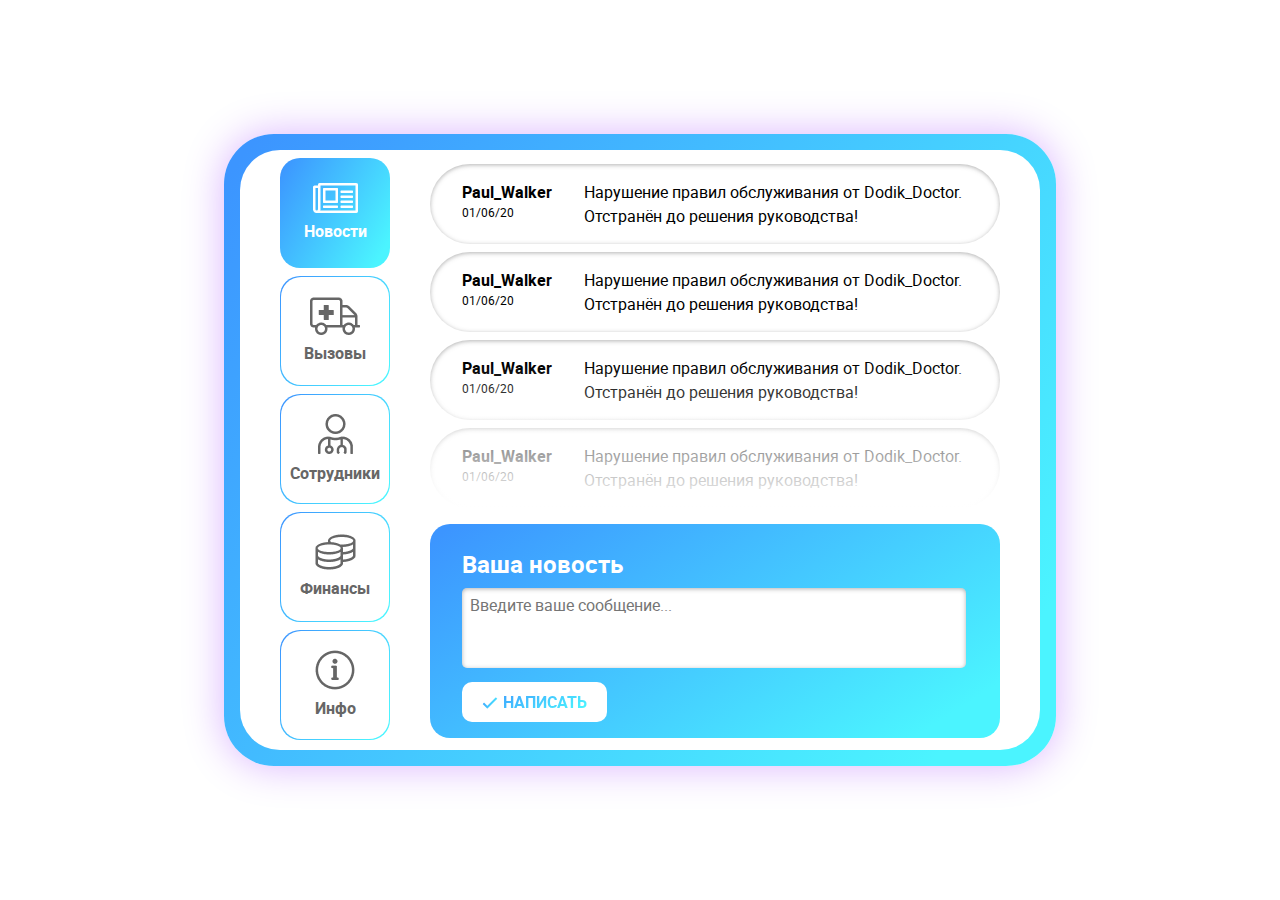
==== index.html @ b1528c21 "Add files via upload" ====
<!DOCTYPE HTML>
<html lang="ru">
	<head>
		<meta charset = "utf-8">
		<meta name="viewport" content="width=device-width, initial-scale=1.0">
    	<title>Планшет AMBULANCE</title>
    	<link href="css/normalize.css" rel="stylesheet">	
    	<link href="css/style.css" rel="stylesheet">
    	<link href="slick/slick.css" rel="stylesheet">
	</head>
	<body>
		<div class="tablet-wrapper">
			<div class="tablet-inner">			 
				<input id="tab1" type="radio" name="tabs" checked> 
				<label for="tab1" class="tab-news">
					<div class="label-inner">
						<span class="tab-icon"></span>
						<span class="tab-title">Новости</span> 
					</div>					
				</label> 
				<input id="tab2" type="radio" name="tabs"> 
				<label for="tab2" class="tab-calls">
					<div class="label-inner">
						<span class="tab-icon"></span>
						<span class="tab-title">Вызовы</span>
					</div>
				</label> 
				<input id="tab3" type="radio" name="tabs"> 
				<label for="tab3" class="tab-workers">
					<div class="label-inner">
						<span class="tab-icon"></span>
						<span class="tab-title">Сотрудники</span> 
					</div>					
				</label> 
				<input id="tab4" type="radio" name="tabs"> 						
				<label for="tab4" class="tab-finances">
					<div class="label-inner">
						<span class="tab-icon"></span>
						<span class="tab-title">Финансы</span>
					</div>					
				</label> 
				<input id="tab5" type="radio" name="tabs"> 						
				<label for="tab5" class="tab-info">
					<div class="label-inner">
						<span class="tab-icon"></span>
						<span class="tab-title">Инфо</span>
					</div>					
				</label> 

				<section id="content1"> 
					<div class="news-box">
						<div class="news-item">
							<div class="news-left">
								<p class="nick">Paul_Walker</p>
								<p class="news-date">01/06/20</p>
							</div>
							<p class="news-text">Нарушение правил обслуживания от Dodik_Doctor. Отстранён до решения руководства!</p>
						</div>
						<div class="news-item">
							<div class="news-left">
								<p class="nick">Paul_Walker</p>
								<p class="news-date">01/06/20</p>
							</div>
							<p class="news-text">Нарушение правил обслуживания от Dodik_Doctor. Отстранён до решения руководства!</p>
						</div>
						<div class="news-item">
							<div class="news-left">
								<p class="nick">Paul_Walker</p>
								<p class="news-date">01/06/20</p>
							</div>
							<p class="news-text">Нарушение правил обслуживания от Dodik_Doctor. Отстранён до решения руководства!</p>
						</div>
						<div class="news-item">
							<div class="news-left">
								<p class="nick">Paul_Walker</p>
								<p class="news-date">01/06/20</p>
							</div>
							<p class="news-text">Нарушение правил обслуживания от Dodik_Doctor. Отстранён до решения руководства!</p>
						</div>																		
					</div> 
					<form class="news-form">
						<p class="form-title">Ваша новость</p>
						<textarea placeholder="Введите ваше сообщение..."></textarea>
						<button class="btn">
							<span class="btn-text-gradient btn-check">Написать</span>
						</button>
					</form>
				</section>  
				<section id="content2"> 
					<div class="calls-wrapper">
						<div class="call">
							<div class="call-text">
								<p class="call-from">Вызов от</p>
								<p class="nick">Rokuro Matsuoko</p>
								<p class="call-dist">1 226 м</p>								
							</div>
							<button class="btn btn-gradient">
								<span class="btn-check btn-check-white">Принять</span>
							</button>
						</div>
						<div class="call">
							<div class="call-text">
								<p class="call-from">Вызов от</p>
								<p class="nick">Rokuro Matsuoko</p>
								<p class="call-dist">1 226 м</p>								
							</div>
							<button class="btn btn-gradient">
								<span class="btn-check btn-check-white">Принять</span>
							</button>
						</div>
						<div class="call">
							<div class="call-text">
								<p class="call-from">Вызов от</p>
								<p class="nick">Rokuro Matsuoko</p>
								<p class="call-dist">1 226 м</p>								
							</div>
							<button class="btn btn-gradient">
								<span class="btn-check btn-check-white">Принять</span>
							</button>
						</div>
						<div class="call">
							<div class="call-text">
								<p class="call-from">Вызов от</p>
								<p class="nick">Rokuro Matsuoko</p>
								<p class="call-dist">1 226 м</p>								
							</div>
							<button class="btn btn-gradient">
								<span class="btn-check btn-check-white">Принять</span>
							</button>
						</div>
						<div class="call">
							<div class="call-text">
								<p class="call-from">Вызов от</p>
								<p class="nick">Rokuro Matsuoko</p>
								<p class="call-dist">1 226 м</p>								
							</div>
							<button class="btn btn-gradient">
								<span class="btn-check btn-check-white">Принять</span>
							</button>
						</div>
						<div class="call">
							<div class="call-text">
								<p class="call-from">Вызов от</p>
								<p class="nick">Rokuro Matsuoko</p>
								<p class="call-dist">1 226 м</p>								
							</div>
							<button class="btn btn-gradient">
								<span class="btn-check btn-check-white">Принять</span>
							</button>
						</div>
						<div class="call">
							<div class="call-text">
								<p class="call-from">Вызов от</p>
								<p class="nick">Rokuro Matsuoko</p>
								<p class="call-dist">1 226 м</p>								
							</div>
							<button class="btn btn-gradient">
								<span class="btn-check btn-check-white">Принять</span>
							</button>
						</div>
						<div class="call">
							<div class="call-text">
								<p class="call-from">Вызов от</p>
								<p class="nick">Rokuro Matsuoko</p>
								<p class="call-dist">1 226 м</p>								
							</div>
							<button class="btn btn-gradient">
								<span class="btn-check btn-check-white">Принять</span>
							</button>
						</div>
						<div class="call">
							<div class="call-text">
								<p class="call-from">Вызов от</p>
								<p class="nick">Rokuro Matsuoko</p>
								<p class="call-dist">1 226 м</p>								
							</div>
							<button class="btn btn-gradient">
								<span class="btn-check btn-check-white">Принять</span>
							</button>
						</div>																			
					</div>
				</section>  
				<section id="content3"> 
					<div class="workers-wrapper">
						<ul class="workers-list second-scroll">
							<li class="worker">
								<p class="worker-id">ID: 1488</p>
								<div class="worker-info">
									<p class="nick">Petro Gonzales</p>
									<p class="worker-rank">Глав. врач</p>
									<div class="uniform-slider">
										<div class="slider slider3">
										        <div class="sliderContent">
										            <div class="item">
										                <button class="btn btn-mini">
										                	<span class="white-text">
										                		<span class="btn-text-gradient">Форма 1</span>
										                	</span>
										             	 </button>
										            </div>
										            <div class="item">
										                <button class="btn btn-mini">
										                	<span class="white-text">
										                		<span class="btn-text-gradient">Форма 2</span>
										                	</span>
										                </button>
										            </div>
										        </div>
										    </div>
									</div>								
									<div class="work-slider">
										<div class="slider slider3">
										        <div class="sliderContent">
										            <div class="item">
										                <button class="btn btn-mini btn-mini-white">
										                	<span>Уволить</span>
										             	 </button>
										            </div>
										            <div class="item">
										                <button class="btn btn-mini btn-mini-white">
										                	<span>Нанять</span>
										                </button>
										            </div>
										        </div>
										    </div>
									</div>
								</div>
							</li>
							<li class="worker">
								<p class="worker-id">ID: 1488</p>
								<div class="worker-info">
									<p class="nick">Petro Gonzales</p>
									<p class="worker-rank">Глав. врач</p>
									<div class="uniform-slider">
										<div class="slider slider3">
										        <div class="sliderContent">
										            <div class="item">
										                <button class="btn btn-mini">
										                	<span class="white-text">
										                		<span class="btn-text-gradient">Форма 1</span>
										                	</span>
										             	 </button>
										            </div>
										            <div class="item">
										                <button class="btn btn-mini">
										                	<span class="white-text">
										                		<span class="btn-text-gradient">Форма 2</span>
										                	</span>
										                </button>
										            </div>
										        </div>
										    </div>
									</div>								
									<div class="work-slider">
										<div class="slider slider3">
										        <div class="sliderContent">
										            <div class="item">
										                <button class="btn btn-mini btn-mini-white">
										                	<span>Уволить</span>
										             	 </button>
										            </div>
										            <div class="item">
										                <button class="btn btn-mini btn-mini-white">
										                	<span>Нанять</span>
										                </button>
										            </div>
										        </div>
										    </div>
									</div>
								</div>
							</li>
							<li class="worker">
								<p class="worker-id">ID: 1488</p>
								<div class="worker-info">
									<p class="nick">Petro Gonzales</p>
									<p class="worker-rank">Глав. врач</p>
									<div class="uniform-slider">
										<div class="slider slider3">
										        <div class="sliderContent">
										            <div class="item">
										                <button class="btn btn-mini">
										                	<span class="white-text">
										                		<span class="btn-text-gradient">Форма 1</span>
										                	</span>
										             	 </button>
										            </div>
										            <div class="item">
										                <button class="btn btn-mini">
										                	<span class="white-text">
										                		<span class="btn-text-gradient">Форма 2</span>
										                	</span>
										                </button>
										            </div>
										        </div>
										    </div>
									</div>								
									<div class="work-slider">
										<div class="slider slider3">
										        <div class="sliderContent">
										            <div class="item">
										                <button class="btn btn-mini btn-mini-white">
										                	<span>Уволить</span>
										             	 </button>
										            </div>
										            <div class="item">
										                <button class="btn btn-mini btn-mini-white">
										                	<span>Нанять</span>
										                </button>
										            </div>
										        </div>
										    </div>
									</div>
								</div>
							</li>
							<li class="worker">
								<p class="worker-id">ID: 1488</p>
								<div class="worker-info">
									<p class="nick">Petro Gonzales</p>
									<p class="worker-rank">Глав. врач</p>
									<div class="uniform-slider">
										<div class="slider slider3">
										        <div class="sliderContent">
										            <div class="item">
										                <button class="btn btn-mini">
										                	<span class="white-text">
										                		<span class="btn-text-gradient">Форма 1</span>
										                	</span>
										             	 </button>
										            </div>
										            <div class="item">
										                <button class="btn btn-mini">
										                	<span class="white-text">
										                		<span class="btn-text-gradient">Форма 2</span>
										                	</span>
										                </button>
										            </div>
										        </div>
										    </div>
									</div>								
									<div class="work-slider">
										<div class="slider slider3">
										        <div class="sliderContent">
										            <div class="item">
										                <button class="btn btn-mini btn-mini-white">
										                	<span>Уволить</span>
										             	 </button>
										            </div>
										            <div class="item">
										                <button class="btn btn-mini btn-mini-white">
										                	<span>Нанять</span>
										                </button>
										            </div>
										        </div>
										    </div>
									</div>
								</div>
							</li>
							<li class="worker">
								<p class="worker-id">ID: 1488</p>
								<div class="worker-info">
									<p class="nick">Petro Gonzales</p>
									<p class="worker-rank">Глав. врач</p>
									<div class="uniform-slider">
										<div class="slider slider3">
										        <div class="sliderContent">
										            <div class="item">
										                <button class="btn btn-mini">
										                	<span class="white-text">
										                		<span class="btn-text-gradient">Форма 1</span>
										                	</span>
										             	 </button>
										            </div>
										            <div class="item">
										                <button class="btn btn-mini">
										                	<span class="white-text">
										                		<span class="btn-text-gradient">Форма 2</span>
										                	</span>
										                </button>
										            </div>
										        </div>
										    </div>
									</div>								
									<div class="work-slider">
										<div class="slider slider3">
										        <div class="sliderContent">
										            <div class="item">
										                <button class="btn btn-mini btn-mini-white">
										                	<span>Уволить</span>
										             	 </button>
										            </div>
										            <div class="item">
										                <button class="btn btn-mini btn-mini-white">
										                	<span>Нанять</span>
										                </button>
										            </div>
										        </div>
										    </div>
									</div>
								</div>
							</li>
							<li class="worker">
								<p class="worker-id">ID: 1488</p>
								<div class="worker-info">
									<p class="nick">Petro Gonzales</p>
									<p class="worker-rank">Глав. врач</p>
									<div class="uniform-slider">
										<div class="slider slider3">
										        <div class="sliderContent">
										            <div class="item">
										                <button class="btn btn-mini">
										                	<span class="white-text">
										                		<span class="btn-text-gradient">Форма 1</span>
										                	</span>
										             	 </button>
										            </div>
										            <div class="item">
										                <button class="btn btn-mini">
										                	<span class="white-text">
										                		<span class="btn-text-gradient">Форма 2</span>
										                	</span>
										                </button>
										            </div>
										        </div>
										    </div>
									</div>								
									<div class="work-slider">
										<div class="slider slider3">
										        <div class="sliderContent">
										            <div class="item">
										                <button class="btn btn-mini btn-mini-white">
										                	<span>Уволить</span>
										             	 </button>
										            </div>
										            <div class="item">
										                <button class="btn btn-mini btn-mini-white">
										                	<span>Нанять</span>
										                </button>
										            </div>
										        </div>
										    </div>
									</div>
								</div>
							</li>
							<li class="worker">
								<p class="worker-id">ID: 1488</p>
								<div class="worker-info">
									<p class="nick">Petro Gonzales</p>
									<p class="worker-rank">Глав. врач</p>
									<div class="uniform-slider">
										<div class="slider slider3">
										        <div class="sliderContent">
										            <div class="item">
										                <button class="btn btn-mini">
										                	<span class="white-text">
										                		<span class="btn-text-gradient">Форма 1</span>
										                	</span>
										             	 </button>
										            </div>
										            <div class="item">
										                <button class="btn btn-mini">
										                	<span class="white-text">
										                		<span class="btn-text-gradient">Форма 2</span>
										                	</span>
										                </button>
										            </div>
										        </div>
										    </div>
									</div>								
									<div class="work-slider">
										<div class="slider slider3">
										        <div class="sliderContent">
										            <div class="item">
										                <button class="btn btn-mini btn-mini-white">
										                	<span>Уволить</span>
										             	 </button>
										            </div>
										            <div class="item">
										                <button class="btn btn-mini btn-mini-white">
										                	<span>Нанять</span>
										                </button>
										            </div>
										        </div>
										    </div>
									</div>
								</div>
							</li>
							<li class="worker">
								<p class="worker-id">ID: 1488</p>
								<div class="worker-info">
									<p class="nick">Petro Gonzales</p>
									<p class="worker-rank">Глав. врач</p>
									<div class="uniform-slider">
										<div class="slider slider3">
										        <div class="sliderContent">
										            <div class="item">
										                <button class="btn btn-mini">
										                	<span class="white-text">
										                		<span class="btn-text-gradient">Форма 1</span>
										                	</span>
										             	 </button>
										            </div>
										            <div class="item">
										                <button class="btn btn-mini">
										                	<span class="white-text">
										                		<span class="btn-text-gradient">Форма 2</span>
										                	</span>
										                </button>
										            </div>
										        </div>
										    </div>
									</div>								
									<div class="work-slider">
										<div class="slider slider3">
										        <div class="sliderContent">
										            <div class="item">
										                <button class="btn btn-mini btn-mini-white">
										                	<span>Уволить</span>
										             	 </button>
										            </div>
										            <div class="item">
										                <button class="btn btn-mini btn-mini-white">
										                	<span>Нанять</span>
										                </button>
										            </div>
										        </div>
										    </div>
									</div>
								</div>
							</li>
							<li class="worker">
								<p class="worker-id">ID: 1488</p>
								<div class="worker-info">
									<p class="nick">Petro Gonzales</p>
									<p class="worker-rank">Глав. врач</p>
									<div class="uniform-slider">
										<div class="slider slider3">
										        <div class="sliderContent">
										            <div class="item">
										                <button class="btn btn-mini">
										                	<span class="white-text">
										                		<span class="btn-text-gradient">Форма 1</span>
										                	</span>
										             	 </button>
										            </div>
										            <div class="item">
										                <button class="btn btn-mini">
										                	<span class="white-text">
										                		<span class="btn-text-gradient">Форма 2</span>
										                	</span>
										                </button>
										            </div>
										        </div>
										    </div>
									</div>								
									<div class="work-slider">
										<div class="slider slider3">
										        <div class="sliderContent">
										            <div class="item">
										                <button class="btn btn-mini btn-mini-white">
										                	<span>Уволить</span>
										             	 </button>
										            </div>
										            <div class="item">
										                <button class="btn btn-mini btn-mini-white">
										                	<span>Нанять</span>
										                </button>
										            </div>
										        </div>
										    </div>
									</div>
								</div>
							</li>		
							<li class="worker">
								<p class="worker-id">ID: 1488</p>
								<div class="worker-info">
									<p class="nick">Petro Gonzales</p>
									<p class="worker-rank">Глав. врач</p>
									<div class="uniform-slider">
										<div class="slider slider3">
										        <div class="sliderContent">
										            <div class="item">
										                <button class="btn btn-mini">
										                	<span class="white-text">
										                		<span class="btn-text-gradient">Форма 1</span>
										                	</span>
										             	 </button>
										            </div>
										            <div class="item">
										                <button class="btn btn-mini">
										                	<span class="white-text">
										                		<span class="btn-text-gradient">Форма 2</span>
										                	</span>
										                </button>
										            </div>
										        </div>
										    </div>
									</div>								
									<div class="work-slider">
										<div class="slider slider3">
										        <div class="sliderContent">
										            <div class="item">
										                <button class="btn btn-mini btn-mini-white">
										                	<span>Уволить</span>
										             	 </button>
										            </div>
										            <div class="item">
										                <button class="btn btn-mini btn-mini-white">
										                	<span>Нанять</span>
										                </button>
										            </div>
										        </div>
										    </div>
									</div>
								</div>
							</li>
							<li class="worker">
								<p class="worker-id">ID: 1488</p>
								<div class="worker-info">
									<p class="nick">Petro Gonzales</p>
									<p class="worker-rank">Глав. врач</p>
									<div class="uniform-slider">
										<div class="slider slider3">
										        <div class="sliderContent">
										            <div class="item">
										                <button class="btn btn-mini">
										                	<span class="white-text">
										                		<span class="btn-text-gradient">Форма 1</span>
										                	</span>
										             	 </button>
										            </div>
										            <div class="item">
										                <button class="btn btn-mini">
										                	<span class="white-text">
										                		<span class="btn-text-gradient">Форма 2</span>
										                	</span>
										                </button>
										            </div>
										        </div>
										    </div>
									</div>								
									<div class="work-slider">
										<div class="slider slider3">
										        <div class="sliderContent">
										            <div class="item">
										                <button class="btn btn-mini btn-mini-white">
										                	<span>Уволить</span>
										             	 </button>
										            </div>
										            <div class="item">
										                <button class="btn btn-mini btn-mini-white">
										                	<span>Нанять</span>
										                </button>
										            </div>
										        </div>
										    </div>
									</div>
								</div>
							</li>
						</ul>
					</div> 
				</section>  
				<section id="content4"> 
					<div class="finance-wrapper">
						<div class="balance">
							<p class="balance-title">Баланс счёта</p>
							<p class="balance-numb">8 800 555 $</p>
						</div>
						<form class="money-form money-form-deposite">
							<p class="money-form-title">Пополнить счёт</p>
							<input type="number" placeholder="Введите сумму">
							<button class="btn btn-gradient">
								<span class="btn-check btn-check-white">Внести</span>
							</button>
						</form>
						<form class="money-form">
							<p class="money-form-title">Пополнить счёт</p>
							<input type="number" placeholder="Введите сумму">
							<button class="btn btn-gradient">
								<span class="btn-check btn-check-white">Снять</span>
							</button>
						</form>	
						<div class="last-money last-money-deposite">
							<p class="last-money-title">Последние пополнения</p>
							<ul class="money-list">
								<li>
									<p class="money-list-date">01.06.2020</p>
									<p class="money-list-number">228 $</p>
								</li>
								<li>
									<p class="money-list-date">01.06.2020</p>
									<p class="money-list-number">5 012 $</p>
								</li>
								<li>
									<p class="money-list-date">31.05.2020</p>
									<p class="money-list-number">8 555 $</p>
								</li>
								<li>
									<p class="money-list-date">31.05.2020</p>
									<p class="money-list-number">14 $</p>
								</li>
								<li>
									<p class="money-list-date">31.05.2020</p>
									<p class="money-list-number">200 $</p>
								</li>	
							</ul>								
						</div>
						<div class="last-money">
							<p class="last-money-title">Последние снятия</p>
							<ul class="money-list">
								<li>
									<p class="money-list-date">01.06.2020</p>
									<p class="money-list-number">-228 $</p>
								</li>
								<li>
									<p class="money-list-date">01.06.2020</p>
									<p class="money-list-number">-5 012 $</p>
								</li>
								<li>
									<p class="money-list-date">31.05.2020</p>
									<p class="money-list-number">-8 555 $</p>
								</li>
								<li>
									<p class="money-list-date">31.05.2020</p>
									<p class="money-list-number">-14 $</p>
								</li>
								<li>
									<p class="money-list-date">31.05.2020</p>
									<p class="money-list-number">-200 $</p>
								</li>	
							</ul>								
						</div>						
					</div>
				</section>  	
				<section id="content5">		
					<div class="info-wrapper">
						<div class="storage-box">
							<p class="info-title">Склады организаций</p>
							<ul class="storage-list">
								<li class="storage-item">
									<p class="storage-name">Больница</p>
									<p class="storage-numb">2 000 шт.</p>
								</li>
								<li class="storage-item">
									<p class="storage-name">Полиция</p>
									<p class="storage-numb">888 шт.</p>
								</li>
								<li class="storage-item">
									<p class="storage-name">Армия</p>
									<p class="storage-numb">6 200 шт.</p>
								</li>
								<li class="storage-item">
									<p class="storage-name">Гос. служба</p>
									<p class="storage-numb">115 шт.</p>
								</li>	
							</ul>
						</div>
						<div class="delivery-box">
							<p class="info-title">Доставка медикаментов</p>
							<ul class="delivery-list custom-scroll">
								<li class="delivery-item">
									<div class="delivery-id">
										<p class="delivery-title">ID: 1488</p>
										<p class="delivery-desc">Petro Gonzales</p>
									</div>
									<div class="delivery-point">
										<p class="delivery-title">Пункт назначения</p>
										<p class="delivery-desc">Склад полиции</p>
									</div>
									<div class="delivery-status">
										<p class="delivery-title">Статус</p>
										<p class="delivery-desc">В пути</p>
									</div>
								</li>	
								<li class="delivery-item">
									<div class="delivery-id">
										<p class="delivery-title">ID: 1488</p>
										<p class="delivery-desc">Petro Gonzales</p>
									</div>
									<div class="delivery-point">
										<p class="delivery-title">Пункт назначения</p>
										<p class="delivery-desc">Склад полиции</p>
									</div>
									<div class="delivery-status">
										<p class="delivery-title">Статус</p>
										<p class="delivery-desc">В пути</p>
									</div>
								</li>	
								<li class="delivery-item">
									<div class="delivery-id">
										<p class="delivery-title">ID: 1488</p>
										<p class="delivery-desc">Petro Gonzales</p>
									</div>
									<div class="delivery-point">
										<p class="delivery-title">Пункт назначения</p>
										<p class="delivery-desc">Склад полиции</p>
									</div>
									<div class="delivery-status">
										<p class="delivery-title">Статус</p>
										<p class="delivery-desc">В пути</p>
									</div>
								</li>	
								<li class="delivery-item">
									<div class="delivery-id">
										<p class="delivery-title">ID: 1488</p>
										<p class="delivery-desc">Petro Gonzales</p>
									</div>
									<div class="delivery-point">
										<p class="delivery-title">Пункт назначения</p>
										<p class="delivery-desc">Склад полиции</p>
									</div>
									<div class="delivery-status">
										<p class="delivery-title">Статус</p>
										<p class="delivery-desc">В пути</p>
									</div>
								</li>	
								<li class="delivery-item">
									<div class="delivery-id">
										<p class="delivery-title">ID: 1488</p>
										<p class="delivery-desc">Petro Gonzales</p>
									</div>
									<div class="delivery-point">
										<p class="delivery-title">Пункт назначения</p>
										<p class="delivery-desc">Склад полиции</p>
									</div>
									<div class="delivery-status">
										<p class="delivery-title">Статус</p>
										<p class="delivery-desc">В пути</p>
									</div>
								</li>		
								<li class="delivery-item">
									<div class="delivery-id">
										<p class="delivery-title">ID: 1488</p>
										<p class="delivery-desc">Petro Gonzales</p>
									</div>
									<div class="delivery-point">
										<p class="delivery-title">Пункт назначения</p>
										<p class="delivery-desc">Склад полиции</p>
									</div>
									<div class="delivery-status">
										<p class="delivery-title">Статус</p>
										<p class="delivery-desc">В пути</p>
									</div>
								</li>			
								<li class="delivery-item">
									<div class="delivery-id">
										<p class="delivery-title">ID: 1488</p>
										<p class="delivery-desc">Petro Gonzales</p>
									</div>
									<div class="delivery-point">
										<p class="delivery-title">Пункт назначения</p>
										<p class="delivery-desc">Склад полиции</p>
									</div>
									<div class="delivery-status">
										<p class="delivery-title">Статус</p>
										<p class="delivery-desc">В пути</p>
									</div>
								</li>																																														
							</ul>							
						</div>
					</div>
				</section>				
			</div>
		</div>

		

		<script type="text/javascript" src="js/jquery.js"></script>
		<!-- <script type="text/javascript" src="slick/slick.min.js"></script> -->
		<script type="text/javascript" src="js/mobilyslider.js"></script>
		<script type="text/javascript" src="js/jquery.nicescroll.js"></script>
		<script type="text/javascript" src="js/script.js"></script>
	</body>
</html>
---- css/style.css ----
/** Общие стили **/
@font-face {
  font-family: 'Roboto';
  src: url('../fonts/roboto-regular-webfont.woff2') format('woff2'), url('../fonts/roboto-regular-webfont.woff') format('woff');
  font-weight: normal;
  font-style: normal;
}
@font-face {
  font-family: 'Roboto';
  src: url('../fonts/roboto-bold-webfont.woff2') format('woff2'), url('../fonts/roboto-bold-webfont.woff') format('woff');
  font-weight: bold;
  font-style: normal;
}
body {
  font-family: 'Roboto', 'Arial', sans-serif;
  font-size: 16px;
  font-weight: normal;
  line-height: 24px;
  color: #000;
  background: #ffffff;
}
/**
.container {
	width: 1360px;
	margin: 0 auto;
	padding: 0 80px;
} **/
img {
  max-width: 100%;
  height: auto;
}
.btn {
  display: block;
  min-width: 139px;
  height: 40px;
  padding: 8px 20px;
  font-weight: bold;
  font-size: 16px;
  line-height: 24px;
  text-transform: uppercase;
  background: #FFFFFF;
  border-radius: 10px;
  border: none;
  box-sizing: border-box;
}
.btn:focus {
  outline: none;
}
.btn:hover {
  cursor: pointer;
  opacity: 0.7;
}
.btn:active {
  cursor: pointer;
  opacity: 0.9;
}
.btn-mini {
  display: flex;
  justify-content: center;
  align-items: center;
  min-width: 82px;
  height: 24px;
  padding: 0;
  font-weight: bold;
  font-size: 12px;
  line-height: 16px;
  background: linear-gradient(154.11deg, #3C95FF 2.69%, #4BF4FF 90.45%);
}
.btn-mini-white {
  color: #fff;
}
.white-text {
  display: block;
  width: 79px;
  height: 22px;
  padding: 2px 12px;
  text-align: center;
  background: #fff;
  border-radius: 10px;
  box-sizing: border-box;
}
.btn-gradient {
  color: #fff;
  background: linear-gradient(153.15deg, #3C95FF 2.69%, #4BF4FF 90.45%);
  box-shadow: 0px 2px 16px rgba(88, 215, 255, 0.57);
  border-radius: 10px;
}
.btn-text-gradient {
  background: linear-gradient(155.11deg, #3C95FF 2.69%, #4BF4FF 90.45%);
  -webkit-background-clip: text;
  background-clip: text;
  -webkit-text-fill-color: transparent;
  text-fill-color: transparent;
}
.btn-check {
  position: relative;
  padding-left: 21px;
}
.btn-check::before {
  position: absolute;
  left: 0;
  top: 5.5px;
  content: '';
  display: block;
  width: 16px;
  height: 12px;
  background: url("../img/sprite.png") -15px -15px;
}
.btn-check-white::before {
  width: 16px;
  height: 12px;
  background: url("../img/sprite.png") -15px -57px;
}
.tablet-wrapper {
  position: absolute;
  top: 50%;
  left: 50%;
  transform: translate(-50%, -50%);
  width: 832px;
  height: 632px;
  padding: 16px;
  background: linear-gradient(126.81deg, #3C95FF 2.69%, #4BF4FF 90.45%);
  box-shadow: 0px 0px 40px rgba(128, 0, 255, 0.3);
  border-radius: 50px;
  box-sizing: border-box;
}
.close {
  content: '';
  display: block;
  position: absolute;
  right: -80px;
  top: -20px;
  z-index: 10;
  width: 56px;
  height: 56px;
  background: url("../img/sprite.png") -15px -769px;
  border: none;
}
.close:hover {
  cursor: pointer;
  opacity: 0.8;
}
.close:active {
  opacity: 0.9;
}
.close:focus {
  outline: none;
}
.tablet-inner {
  position: relative;
  display: block;
  content: '';
  width: 100%;
  height: 100%;
  padding: 8px 40px 10px 40px;
  background: #FFFFFF;
  border-radius: 40px;
  box-sizing: border-box;
}
section {
  position: absolute;
  top: 0;
  display: none;
  width: 570px;
  height: auto;
  padding-top: 14px;
  padding-bottom: 6px;
  left: 190px;
  background: white;
}
p {
  margin: 0;
}
input[type="radio"] {
  display: none;
}
label {
  display: flex;
  justify-content: center;
  align-items: center;
  width: 110px;
  height: 110px;
  margin-bottom: 8px;
  font-weight: bold;
  font-size: 16px;
  line-height: 24px;
  color: #666666;
  border-radius: 20px;
  background: linear-gradient(119.62deg, #3C95FF 2.69%, #4BF4FF 90.45%);
  box-sizing: border-box;
  cursor: pointer;
}
label .label-inner {
  display: flex;
  flex-direction: column;
  justify-content: center;
  align-items: center;
  width: 108px;
  height: 108px;
  background: #FFFFFF;
  border-radius: 20px;
}
input:checked + label {
  color: #fff;
}
input:checked + label .label-inner {
  background: transparent;
}
#tab1:checked ~ #content1,
#tab2:checked ~ #content2,
#tab3:checked ~ #content3,
#tab4:checked ~ #content4,
#tab5:checked ~ #content5 {
  display: block;
}
.tab-icon {
  content: '';
  display: block;
  margin-bottom: 6px;
}
.tab-news .tab-icon {
  width: 45px;
  height: 30px;
  background: url("../img/sprite.png") -15px -99px;
}
#tab1:checked ~ .tab-news .tab-icon {
  background: url("../img/sprite.png") -15px -159px;
}
.tab-calls .tab-icon {
  width: 50px;
  height: 38px;
  background: url("../img/sprite.png") -15px -351px;
}
#tab2:checked ~ .tab-calls .tab-icon {
  background: url("../img/sprite.png") -15px -419px;
}
.tab-workers .tab-icon {
  width: 35px;
  height: 41px;
  background: url("../img/sprite.png") -15px -627px;
}
#tab3:checked ~ .tab-workers .tab-icon {
  background: url("../img/sprite.png") -15px -698px;
}
.tab-finances .tab-icon {
  width: 41px;
  height: 36px;
  background: url("../img/sprite.png") -15px -219px;
}
#tab4:checked ~ .tab-finances .tab-icon {
  background: url("../img/sprite.png") -15px -285px;
}
.tab-info .tab-icon {
  width: 40px;
  height: 40px;
  background: url("../img/sprite.png") -15px -487px;
}
#tab5:checked ~ .tab-info .tab-icon {
  background: url("../img/sprite.png") -15px -557px;
}
.news-box {
  position: relative;
  margin-bottom: 16px;
}
.news-box::after {
  position: absolute;
  bottom: 0;
  left: 0;
  content: '';
  display: block;
  width: 100%;
  height: 144px;
  background: linear-gradient(180deg, rgba(255, 255, 255, 0) 0%, #FFFFFF 100%);
}
.news-item {
  display: flex;
  justify-content: space-between;
  width: 100%;
  min-height: 80px;
  margin-bottom: 8px;
  padding: 16px 32px;
  background: #FFFFFF;
  box-shadow: inset 0px 1px 4px rgba(102, 102, 102, 0.5);
  border-radius: 50px;
  box-sizing: border-box;
}
.news-left {
  margin-right: 32px;
}
.nick {
  font-weight: bold;
  font-size: 16px;
  line-height: 24px;
  color: #000000;
}
.news-date {
  font-weight: normal;
  font-size: 12px;
  line-height: 16px;
}
.news-form {
  padding: 24px 32px 16px 32px;
  background: linear-gradient(147.68deg, #3C95FF 2.69%, #4BF4FF 90.45%);
  border-radius: 20px;
  box-sizing: border-box;
}
.news-form .form-title {
  margin-bottom: 8px;
  font-weight: bold;
  font-size: 24px;
  line-height: 32px;
  color: #FFFFFF;
}
.news-form textarea {
  width: 504px;
  height: 80px;
  margin-bottom: 8px;
  padding: 8px;
  background: #FFFFFF;
  box-shadow: inset 0px 1px 4px rgba(102, 102, 102, 0.5);
  border-radius: 5px;
  border: none;
  resize: none;
  box-sizing: border-box;
}
.news-form textarea:focus {
  outline: none;
}
.calls-wrapper {
  display: flex;
  flex-wrap: wrap;
  justify-content: space-between;
}
.call {
  width: 176px;
  height: 176px;
  margin-bottom: 15px;
  padding: 16px 21px 24px 16px;
  background: #FFFFFF;
  border: 1px solid #CCCCCC;
  box-sizing: border-box;
  border-radius: 20px;
}
.call-text {
  margin-right: 80px;
}
.call-from,
.call-dist {
  font-weight: normal;
  font-size: 12px;
  line-height: 16px;
  color: #666666;
}
.call-from {
  margin-bottom: 5px;
}
.call .nick {
  margin-bottom: 5px;
}
.call-dist {
  margin-bottom: 15px;
}
.uniform-slider {
  width: 114px;
  height: 40px;
  height: auto;
}
.uniform-slider .slick-arrow {
  position: absolute;
  bottom: -50px;
}
.uniform-slider .slick-track {
  display: flex !important;
}
.uniform-slider .slick-slide {
  width: 114px !important;
}
.finance-wrapper {
  display: flex;
  flex-wrap: wrap;
  width: 520px;
}
.balance {
  width: 100%;
  margin-bottom: 40px;
}
.balance-title {
  margin-top: 20px;
  font-weight: bold;
  font-size: 16px;
  line-height: 24px;
}
.balance-numb {
  font-weight: bold;
  font-size: 48px;
  line-height: 56px;
}
.money-form {
  margin-bottom: 40px;
}
.money-form-title {
  margin-bottom: 8px;
  font-weight: bold;
  font-size: 16px;
  line-height: 24px;
}
.money-form input {
  width: 240px;
  height: 40px;
  margin-bottom: 8px;
  padding: 8px 16px;
  background: #FFFFFF;
  box-shadow: inset 0px 1px 4px rgba(102, 102, 102, 0.5);
  border-radius: 50px;
  border: none;
  box-sizing: border-box;
}
.money-form input:focus {
  outline: none;
}
.money-form .btn {
  min-width: 126px;
}
.money-form-deposite {
  margin-right: 40px;
}
.last-money-deposite {
  margin-right: 102px;
}
.last-money-title {
  margin-bottom: 8px;
  font-weight: bold;
  font-size: 16px;
  line-height: 24px;
}
.money-list {
  margin: 0;
  padding: 0;
  list-style: none;
}
.money-list-date {
  font-weight: normal;
  font-size: 12px;
  line-height: 16px;
  color: #666666;
}
.money-list-number {
  margin-bottom: 8px;
  font-size: 16px;
  line-height: 24px;
  color: #222222;
}
.storage-box {
  width: 400px;
}
.info-title {
  margin-bottom: 24px;
  font-weight: bold;
  font-size: 24px;
  line-height: 32px;
}
.storage-list {
  margin: 0;
  margin-bottom: 40px;
  padding: 0;
  list-style: none;
}
.storage-item {
  display: flex;
  justify-content: space-between;
  height: 32px;
  margin-bottom: 8px;
  border-bottom: 1px solid #CCCCCC;
  box-sizing: border-box;
}
.delivery-list {
  height: 264px;
  position: relative;
  width: 370px;
  margin: 0;
  padding: 0;
  list-style: none;
  overflow-y: hidden;
}
.delivery-list::after {
  position: sticky;
  bottom: 0;
  left: 0;
  content: '';
  display: block;
  width: 100%;
  height: 138px;
  background: linear-gradient(180deg, rgba(255, 255, 255, 0) 0%, #FFFFFF 100%);
}
.delivery-item {
  display: flex;
  justify-content: space-between;
  min-height: 40px;
  margin-bottom: 15px;
}
.delivery-item:last-child {
  margin-bottom: 0;
}
.delivery-title {
  font-weight: normal;
  font-size: 12px;
  line-height: 16px;
  color: #666666;
}
.delivery-desc {
  font-weight: bold;
  font-size: 16px;
  line-height: 24px;
}
.nicescroll-rails {
  left: 402px !important;
  width: 24px !important;
  border: 1px solid #999999;
  border-radius: 50px;
  box-sizing: border-box;
}
.nicescroll-cursors {
  right: -1px;
  background: linear-gradient(160.44deg, #3C95FF 2.69%, #4BF4FF 90.45%) !important;
  border-radius: 50px !important;
  border: none !important;
  box-sizing: border-box;
}
#content3 .nicescroll-rails {
  left: 505px !important;
}
.workers-list {
  position: relative;
  height: 544px;
  margin: 0;
  padding: 0;
  list-style: none;
  width: 499px;
  overflow-y: hidden;
}
.workers-list::after {
  position: sticky;
  bottom: 0;
  left: 0;
  content: '';
  display: block;
  width: 100%;
  height: 138px;
  background: linear-gradient(180deg, rgba(255, 255, 255, 0) 0%, #FFFFFF 100%);
}
.worker {
  min-height: 40px;
  max-width: 469px;
  margin-bottom: 15px;
}
.worker .worker-id {
  font-weight: normal;
  font-size: 12px;
  line-height: 16px;
  color: #666666;
}
.worker-info {
  display: flex;
  justify-content: space-between;
}
/** СЛАЙДЕР **/
.slider {
  width: 82px;
  height: 24px;
  position: relative;
  background: blue;
}
.sliderContent {
  width: 82px;
  height: 24px;
  clear: both;
  position: relative;
  overflow: hidden;
}
.sliderArrows a {
  position: absolute;
  top: 50%;
  z-index: 50;
  transform: translateY(-50%);
  display: block;
  width: 8px;
  height: 14px;
  text-indent: -9999px;
  outline: none;
  background: url("../img/arrow.png") center no-repeat;
}
.sliderArrows .prev {
  left: -14px;
}
.sliderArrows .next {
  right: -14px;
  transform: rotate(-180deg) translateY(50%);
}
.sliderContent .item {
  position: absolute;
  width: 800px;
  height: 350px;
  background: #fff;
}
.sliderBullets {
  position: absolute;
  bottom: 0;
  left: 50%;
  z-index: 50;
  margin-left: -45px;
}
.sliderBullets a {
  display: block;
  float: left;
  text-indent: -9999px;
  outline: none;
  margin-left: 5px;
  width: 10px;
  height: 11px;
  background: red;
}
.sliderBullets .active {
  background-position: 0 -11px;
}
.sliderContent a {
  outline: none;
}
/** АНИМАЦИЯ **/
section {
  animation: scale 0.7s ease-in-out;
}
@keyframes scale {
  0% {
    transform: scale(0.9);
    opacity: 0;
  }
  50% {
    transform: scale(1.005);
    opacity: 0.5;
  }
  100% {
    transform: scale(1);
    opacity: 1;
  }
}
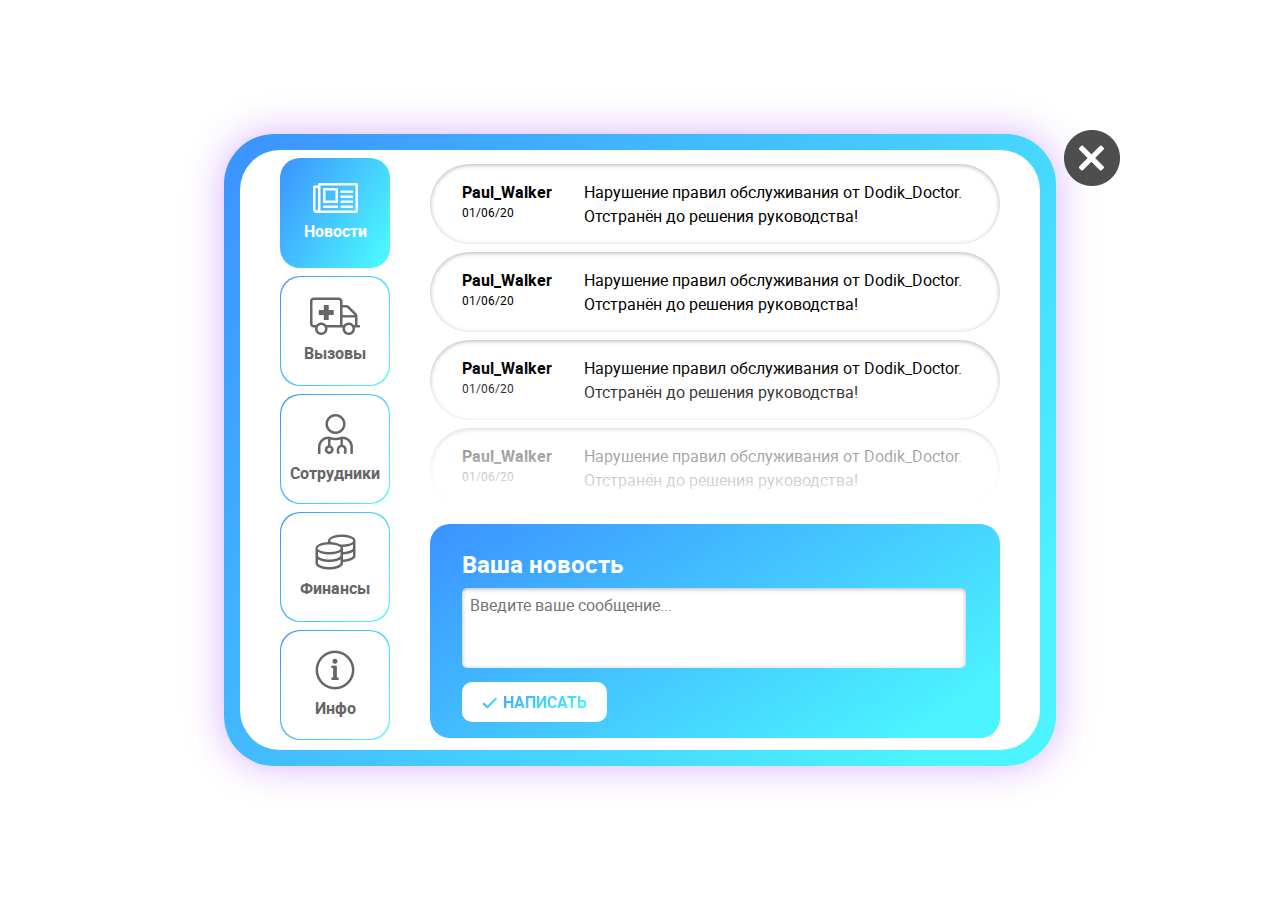
==== commit f45c9d1c: "Add files via upload" ====
--- a/index.html
+++ b/index.html
@@ -10,7 +10,8 @@
 	</head>
 	<body>
 		<div class="tablet-wrapper">
-			<div class="tablet-inner">			 
+			<div class="tablet-inner">		
+				<button class="close"></button>	 
 				<input id="tab1" type="radio" name="tabs" checked> 
 				<label for="tab1" class="tab-news">
 					<div class="label-inner">
